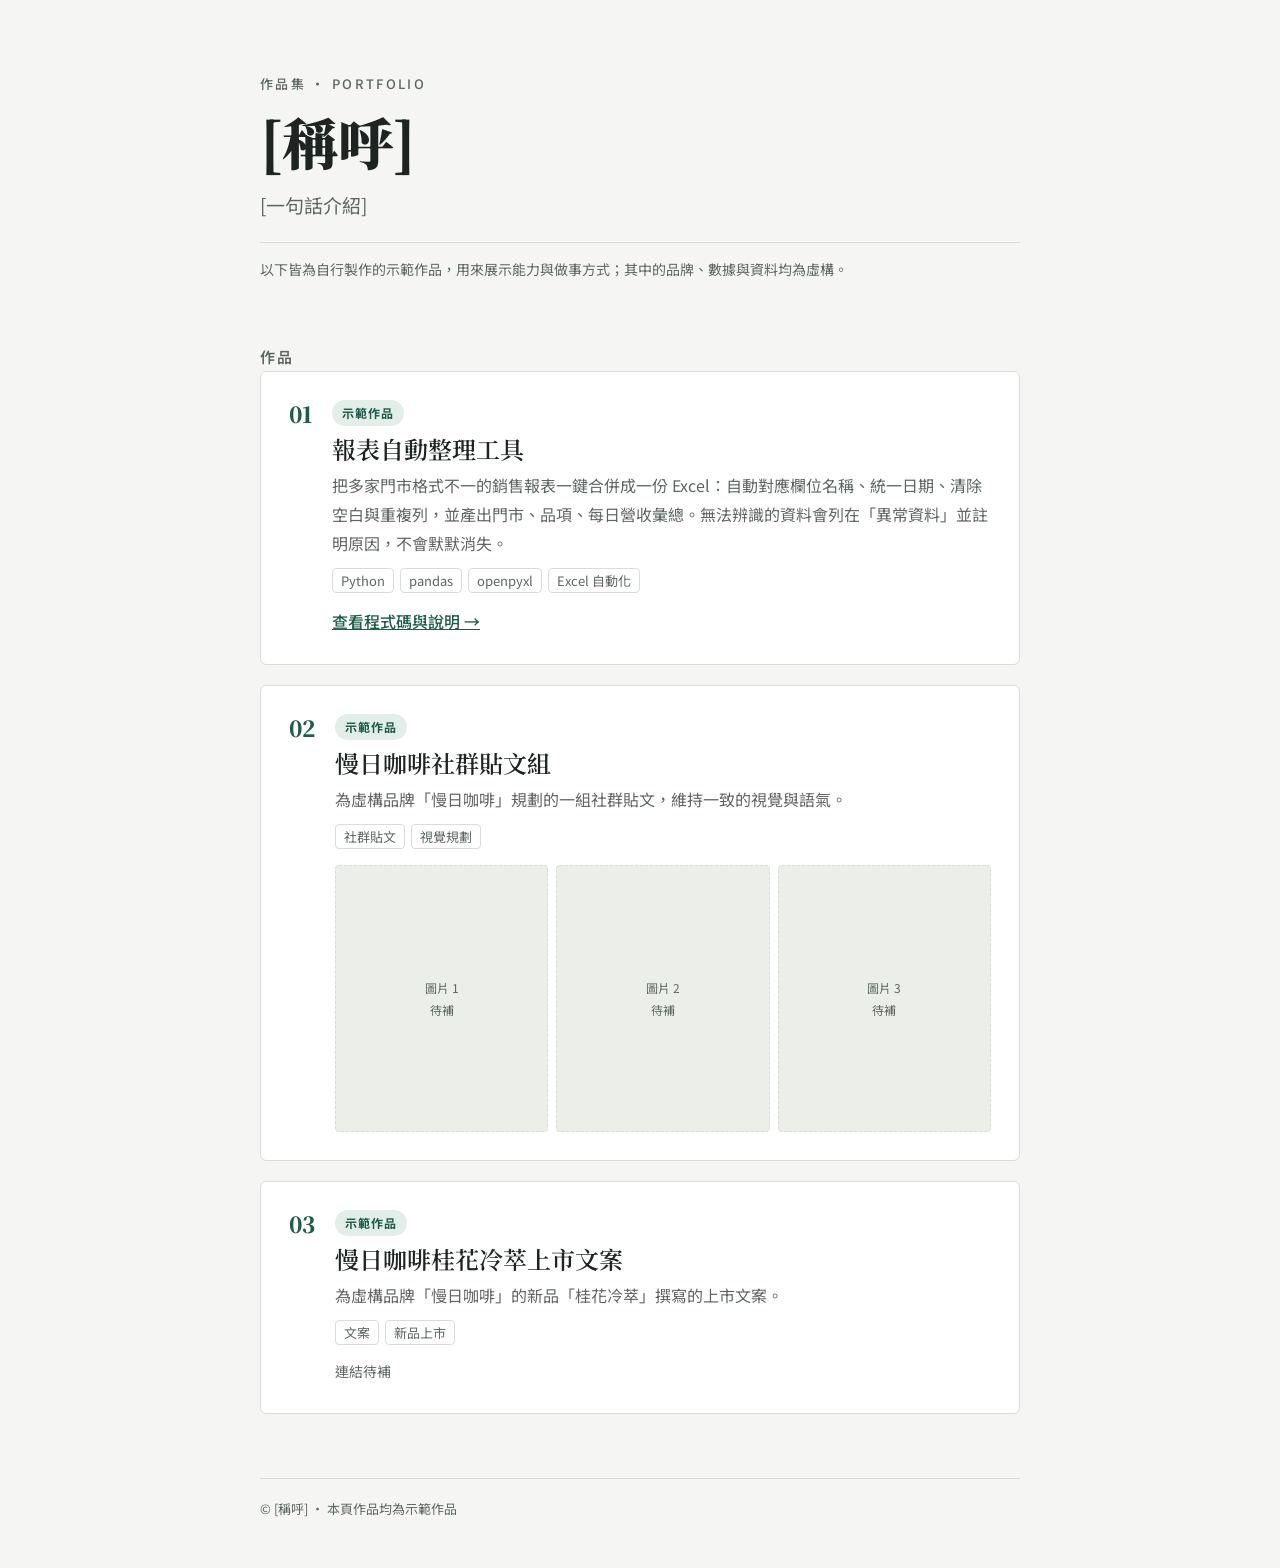
==== index.html @ 9f27a7d4 "作品集網站初版（示範作品） Co-Authored-By: Claude Opus 5.5 <noreply@anthropic.com>" ====
<!doctype html>
<html lang="zh-Hant-TW">
<head>
<meta charset="utf-8">
<meta name="viewport" content="width=device-width, initial-scale=1, viewport-fit=cover">
<title>[稱呼] 作品集</title>
<meta name="description" content="[稱呼] 的作品集：資料整理自動化與品牌文案示範作品。">
<link rel="preconnect" href="https://fonts.googleapis.com">
<link rel="preconnect" href="https://fonts.gstatic.com" crossorigin>
<link rel="stylesheet" href="https://fonts.googleapis.com/css2?family=Noto+Serif+TC:wght@600;900&family=Noto+Sans+TC:wght@400;500;700&display=swap">
<style>
/* 版面：單欄閱讀寬度，作品以編號清單排列（順序即瀏覽順序），手機自動堆疊 */
:root{
  --paper:#f5f6f3; --surface:#ffffff; --ink:#1d2421; --muted:#5d6762; --line:#d9ddd8;
  --accent:#1f5c4a; --accent-soft:#e3eee9; --placeholder:#eceee9;
  --display:"Noto Serif TC","Songti TC",serif;
  --body:"Noto Sans TC","PingFang TC","Microsoft JhengHei",sans-serif;
  color-scheme:light;
}
@media (prefers-color-scheme:dark){
  :root{--paper:#121614;--surface:#1a201d;--ink:#e6ebe8;--muted:#9aa5a0;--line:#2c3430;
    --accent:#7cc4a8;--accent-soft:#1f2e28;--placeholder:#222a26;color-scheme:dark}
}
*{box-sizing:border-box}
body{margin:0;background:var(--paper);color:var(--ink);font:400 16px/1.8 var(--body);
  padding:env(safe-area-inset-top,0px) 20px env(safe-area-inset-bottom,0px)}
.wrap{max-width:760px;margin-inline:auto;padding-block:72px 48px;display:flex;flex-direction:column;gap:64px}
a{color:var(--accent)}
a:focus-visible{outline:2px solid var(--accent);outline-offset:3px;border-radius:2px}

header{display:flex;flex-direction:column;gap:14px}
.eyebrow{font-size:13px;letter-spacing:.18em;color:var(--muted);font-weight:500}
h1{margin:0;font:900 clamp(36px,8vw,56px)/1.15 var(--display);text-wrap:balance}
.intro{margin:0;font-size:clamp(17px,2.6vw,19px);color:var(--muted);max-width:32em}
.note{font-size:14px;color:var(--muted);border-top:1px solid var(--line);padding-top:14px;margin:6px 0 0}

h2{margin:0 0 4px;font:600 15px var(--body);letter-spacing:.16em;color:var(--muted)}
.works{list-style:none;margin:0;padding:0;display:flex;flex-direction:column;gap:20px;counter-reset:w}
.work{background:var(--surface);border:1px solid var(--line);border-radius:6px;padding:28px;
  display:grid;grid-template-columns:auto 1fr;gap:6px 20px;counter-increment:w}
.work::before{content:counter(w,decimal-leading-zero);font:900 22px/1.3 var(--display);color:var(--accent);grid-row:span 5}
.badge{justify-self:start;font-size:12px;font-weight:700;letter-spacing:.08em;color:var(--accent);
  background:var(--accent-soft);padding:2px 10px;border-radius:999px}
.work h3{margin:0;font:600 clamp(20px,3.6vw,24px)/1.4 var(--display);text-wrap:balance}
.work p{margin:0;color:var(--muted)}
.tags{display:flex;flex-wrap:wrap;gap:6px;margin:4px 0 0;padding:0;list-style:none}
.tags li{font-size:13px;border:1px solid var(--line);border-radius:4px;padding:0 8px;color:var(--muted)}
.actions{display:flex;flex-wrap:wrap;gap:16px;align-items:center;margin-top:8px;font-weight:500}
.actions .todo{color:var(--muted);font-size:14px;font-weight:400}
.slots{display:grid;grid-template-columns:repeat(3,1fr);gap:8px;margin-top:10px;grid-column:2}
.slot{aspect-ratio:4/5;max-width:100%;background:var(--placeholder);border:1px dashed var(--line);border-radius:4px;
  display:grid;place-items:center;font-size:12px;color:var(--muted);text-align:center;padding:6px}
.slot img{width:100%;height:100%;object-fit:cover;border-radius:4px}

footer{font-size:13px;color:var(--muted);border-top:1px solid var(--line);padding-top:18px}
@media (max-width:520px){
  .wrap{padding-block:48px 36px;gap:48px}
  .work{grid-template-columns:1fr;padding:22px}
  .work::before{grid-row:auto}
  .slots{grid-column:1}
}
</style>
</head>
<body>
<div class="wrap">
  <header>
    <div class="eyebrow">作品集 · PORTFOLIO</div>
    <h1>[稱呼]</h1>
    <p class="intro">[一句話介紹]</p>
    <p class="note">以下皆為自行製作的示範作品，用來展示能力與做事方式；其中的品牌、數據與資料均為虛構。</p>
  </header>

  <main>
    <h2>作品</h2>
    <ol class="works">
      <li class="work">
        <span class="badge">示範作品</span>
        <h3>報表自動整理工具</h3>
        <p>把多家門市格式不一的銷售報表一鍵合併成一份 Excel：自動對應欄位名稱、統一日期、清除空白與重複列，並產出門市、品項、每日營收彙總。無法辨識的資料會列在「異常資料」並註明原因，不會默默消失。</p>
        <ul class="tags"><li>Python</li><li>pandas</li><li>openpyxl</li><li>Excel 自動化</li></ul>
        <div class="actions"><a href="https://github.com/leo04133/report-tool" id="repo-link">查看程式碼與說明 →</a></div>
      </li>

      <li class="work">
        <span class="badge">示範作品</span>
        <h3>慢日咖啡社群貼文組</h3>
        <p>為虛構品牌「慢日咖啡」規劃的一組社群貼文，維持一致的視覺與語氣。</p>
        <ul class="tags"><li>社群貼文</li><li>視覺規劃</li></ul>
        <div class="slots" aria-label="貼文圖片">
          <div class="slot">圖片 1<br>待補</div>
          <div class="slot">圖片 2<br>待補</div>
          <div class="slot">圖片 3<br>待補</div>
        </div>
      </li>

      <li class="work">
        <span class="badge">示範作品</span>
        <h3>慢日咖啡桂花冷萃上市文案</h3>
        <p>為虛構品牌「慢日咖啡」的新品「桂花冷萃」撰寫的上市文案。</p>
        <ul class="tags"><li>文案</li><li>新品上市</li></ul>
        <div class="actions"><span class="todo">連結待補</span></div>
      </li>
    </ol>
  </main>

  <footer>© [稱呼] · 本頁作品均為示範作品</footer>
</div>
</body>
</html>
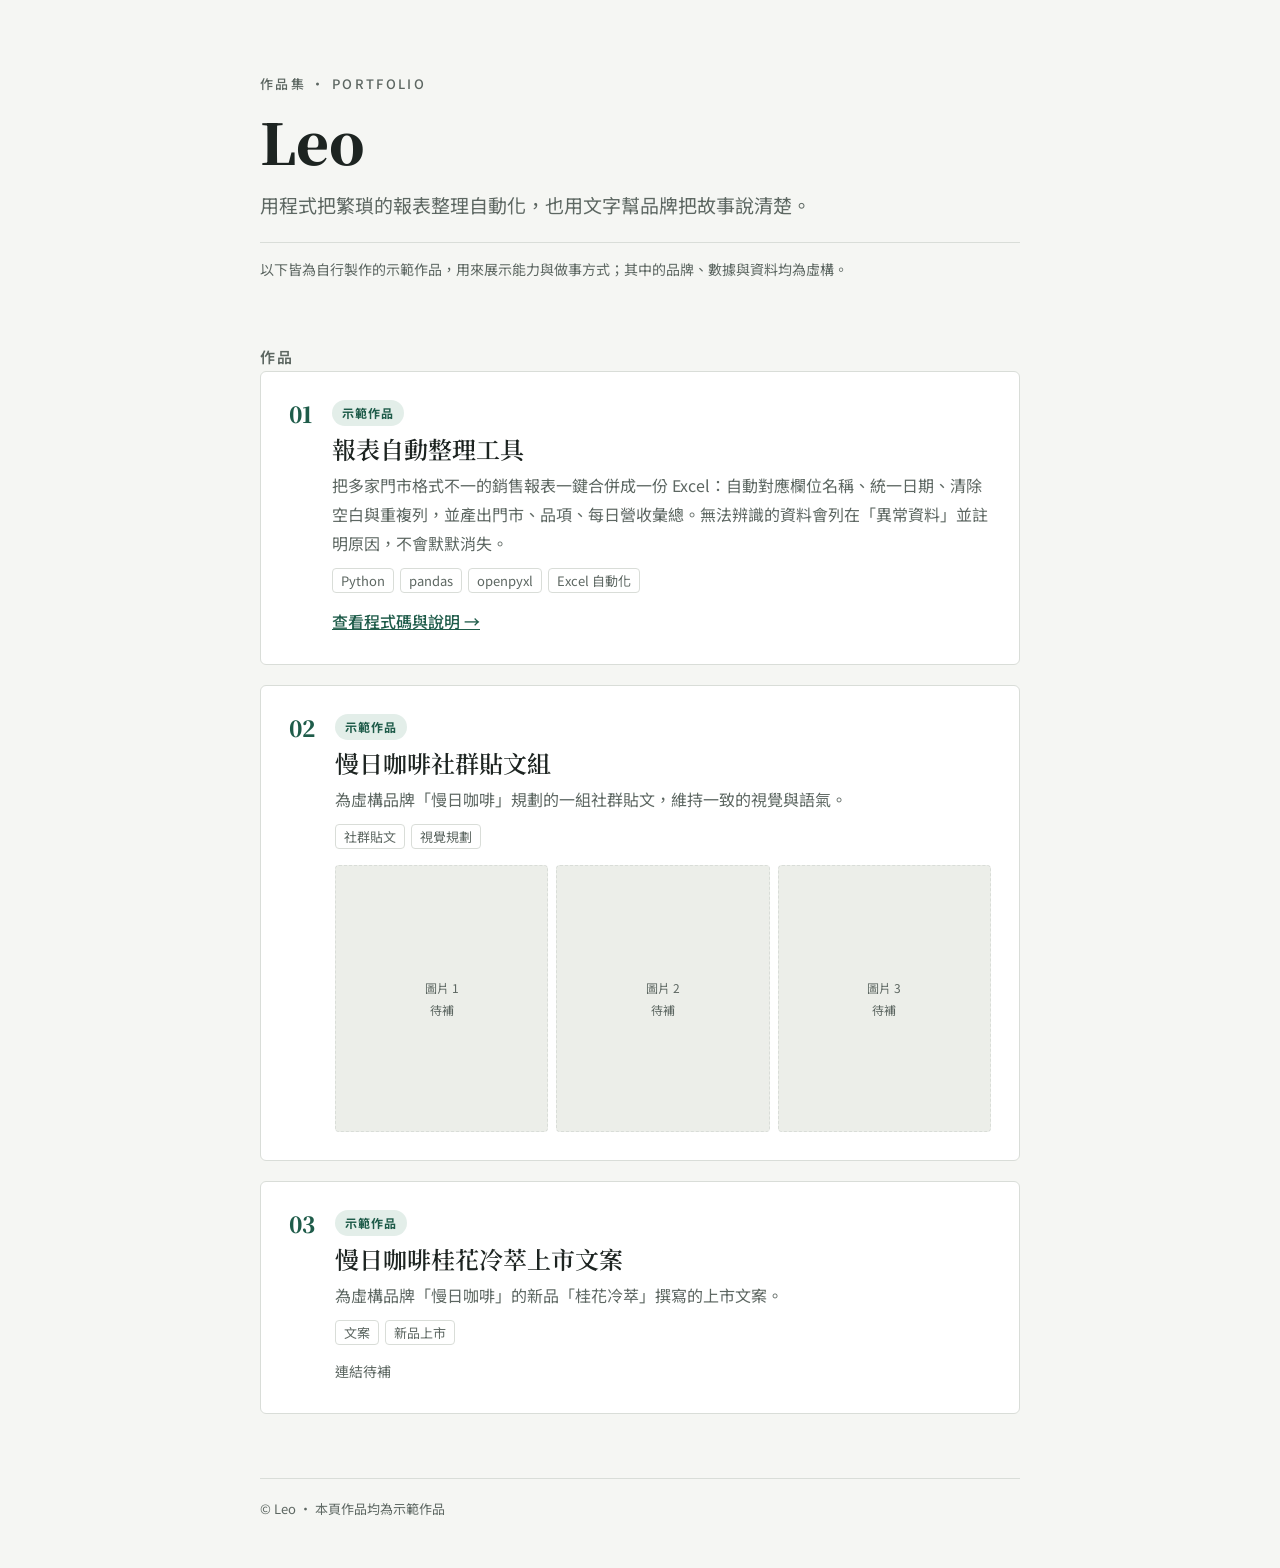
==== commit 5caaab58: "填入稱呼與介紹 Co-Authored-By: Claude Opus 5.5 <noreply@anthropic.com>" ====
--- a/index.html
+++ b/index.html
@@ -3,8 +3,8 @@
 <head>
 <meta charset="utf-8">
 <meta name="viewport" content="width=device-width, initial-scale=1, viewport-fit=cover">
-<title>[稱呼] 作品集</title>
-<meta name="description" content="[稱呼] 的作品集：資料整理自動化與品牌文案示範作品。">
+<title>Leo 作品集</title>
+<meta name="description" content="Leo 的作品集：資料整理自動化與品牌文案示範作品。">
 <link rel="preconnect" href="https://fonts.googleapis.com">
 <link rel="preconnect" href="https://fonts.gstatic.com" crossorigin>
 <link rel="stylesheet" href="https://fonts.googleapis.com/css2?family=Noto+Serif+TC:wght@600;900&family=Noto+Sans+TC:wght@400;500;700&display=swap">
@@ -65,8 +65,8 @@
 <div class="wrap">
   <header>
     <div class="eyebrow">作品集 · PORTFOLIO</div>
-    <h1>[稱呼]</h1>
-    <p class="intro">[一句話介紹]</p>
+    <h1>Leo</h1>
+    <p class="intro">用程式把繁瑣的報表整理自動化，也用文字幫品牌把故事說清楚。</p>
     <p class="note">以下皆為自行製作的示範作品，用來展示能力與做事方式；其中的品牌、數據與資料均為虛構。</p>
   </header>
 
@@ -103,7 +103,7 @@
     </ol>
   </main>
 
-  <footer>© [稱呼] · 本頁作品均為示範作品</footer>
+  <footer>© Leo · 本頁作品均為示範作品</footer>
 </div>
 </body>
 </html>
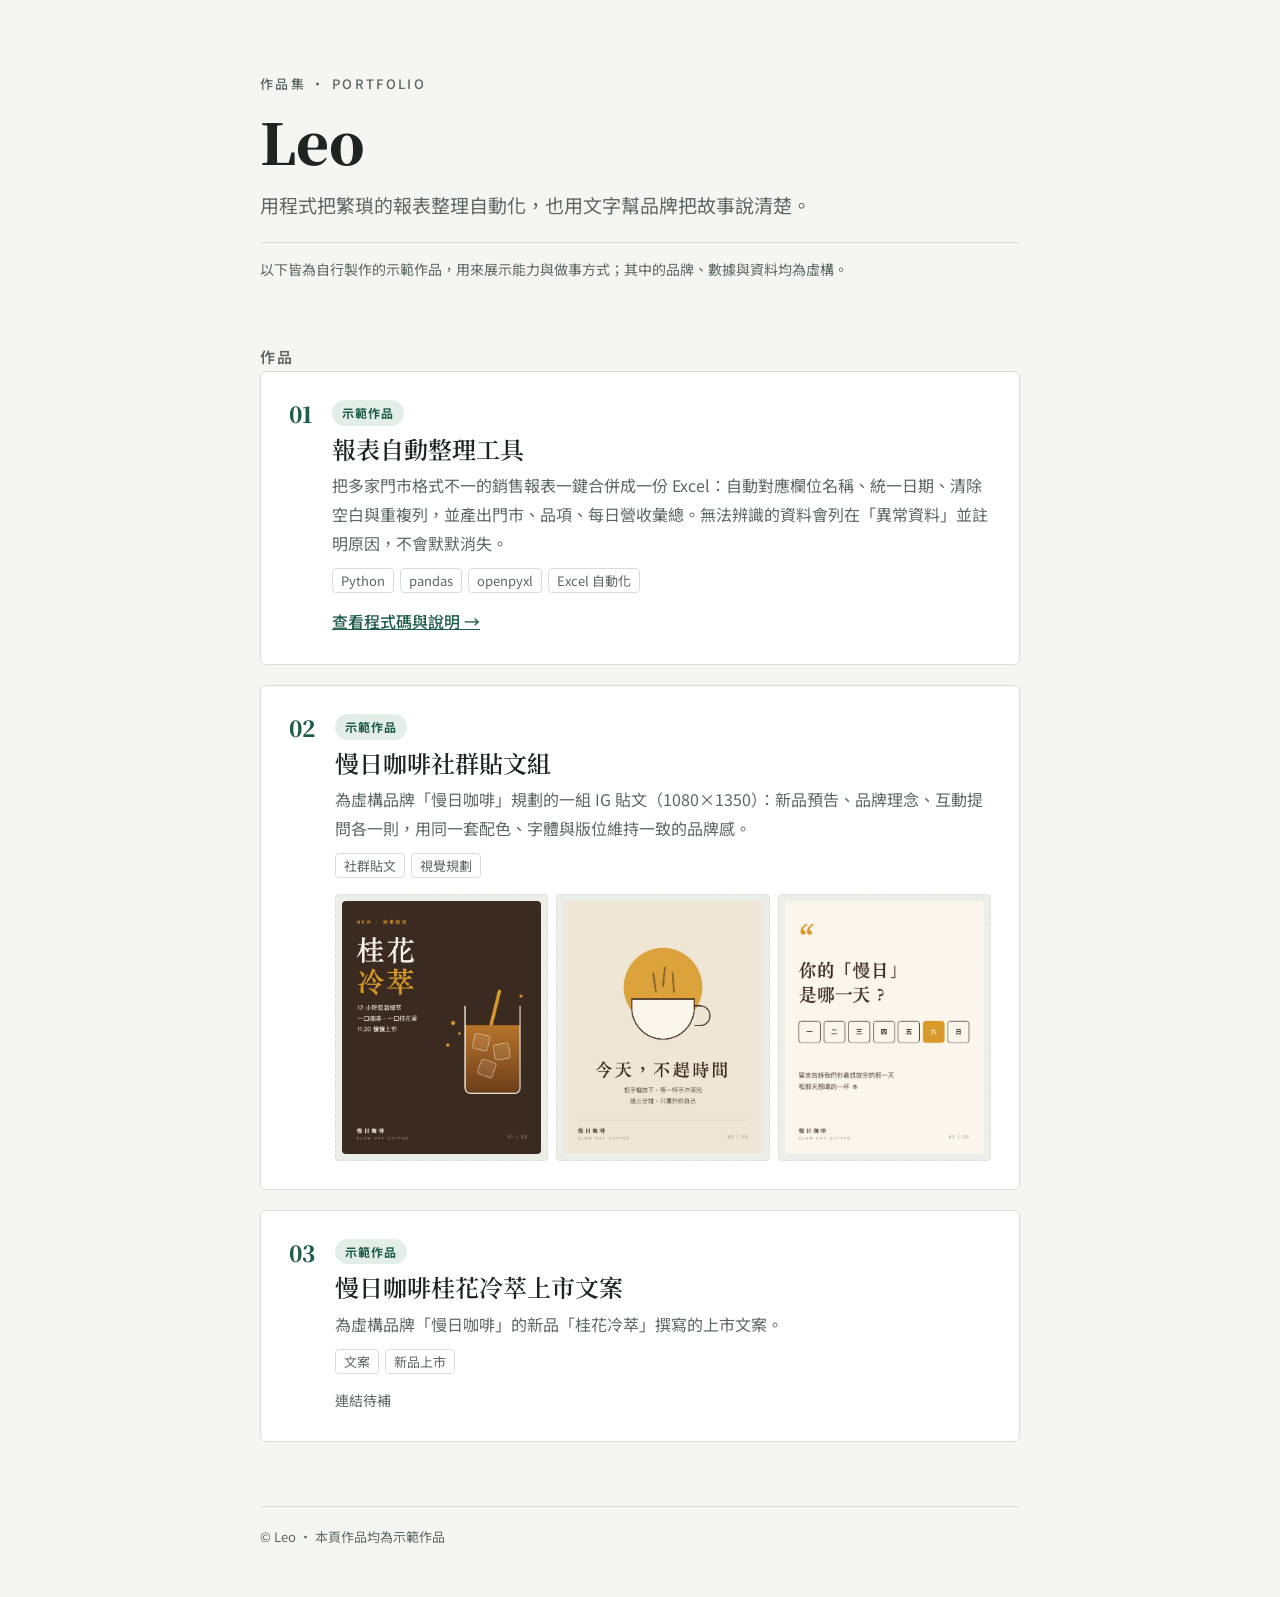
==== commit ba976fab: "加入慢日咖啡社群貼文圖片與設計原始檔 Co-Authored-By: Claude Opus 5.5 <noreply@anthropic.com>" ====
--- a/index.html
+++ b/index.html
@@ -84,12 +84,12 @@
       <li class="work">
         <span class="badge">示範作品</span>
         <h3>慢日咖啡社群貼文組</h3>
-        <p>為虛構品牌「慢日咖啡」規劃的一組社群貼文，維持一致的視覺與語氣。</p>
+        <p>為虛構品牌「慢日咖啡」規劃的一組 IG 貼文（1080×1350）：新品預告、品牌理念、互動提問各一則，用同一套配色、字體與版位維持一致的品牌感。</p>
         <ul class="tags"><li>社群貼文</li><li>視覺規劃</li></ul>
         <div class="slots" aria-label="貼文圖片">
-          <div class="slot">圖片 1<br>待補</div>
-          <div class="slot">圖片 2<br>待補</div>
-          <div class="slot">圖片 3<br>待補</div>
+          <div class="slot"><img src="images/post1.jpg" alt="桂花冷萃新品預告貼文" loading="lazy"></div>
+          <div class="slot"><img src="images/post2.jpg" alt="「今天，不趕時間」品牌理念貼文" loading="lazy"></div>
+          <div class="slot"><img src="images/post3.jpg" alt="「你的慢日是哪一天？」互動貼文" loading="lazy"></div>
         </div>
       </li>
 
